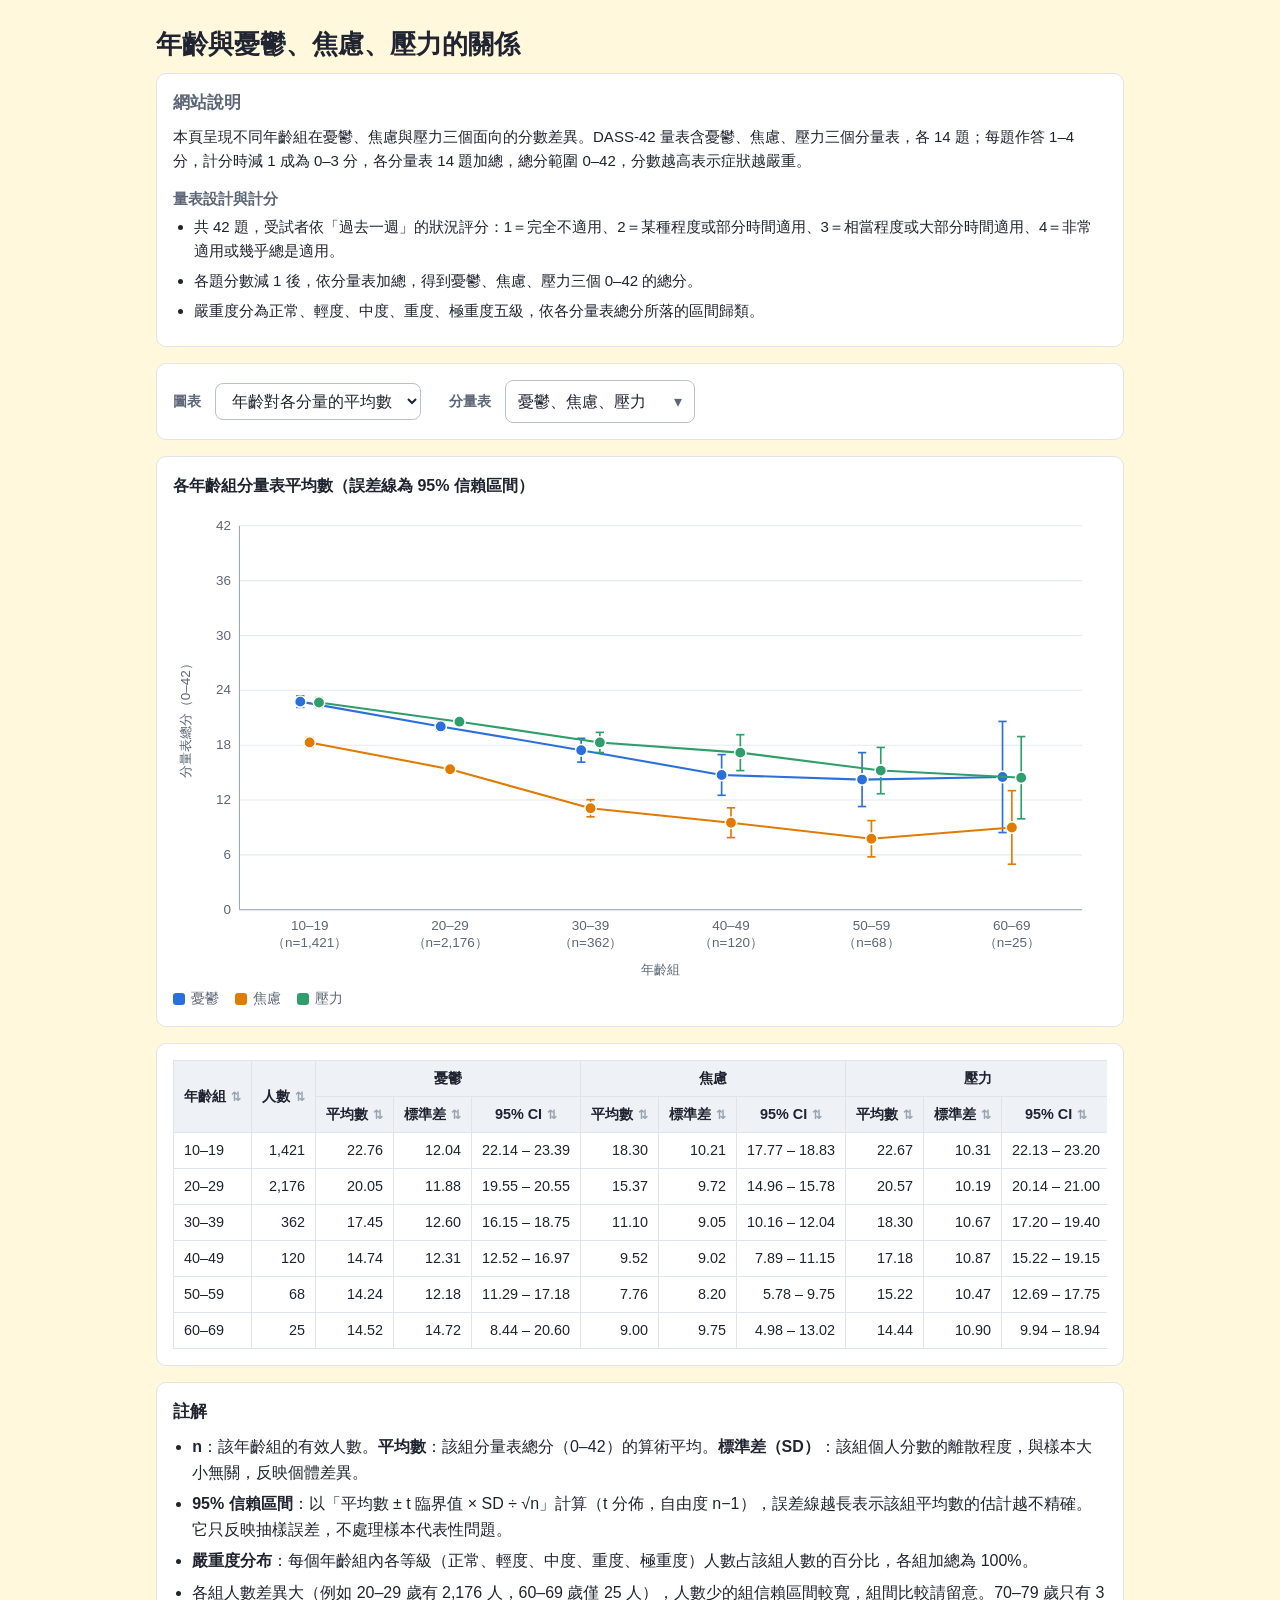
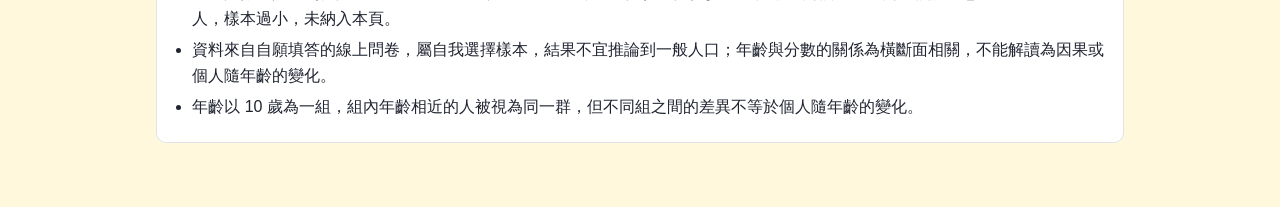
==== index.html @ 518ac846 "Add files via upload" ====
<!DOCTYPE html>
<html lang="zh-Hant">
<head>
<meta charset="UTF-8">
<meta name="viewport" content="width=device-width, initial-scale=1">
<title>年齡與憂鬱、焦慮、壓力的關係</title>
<style>
  :root {
    --bg: #fff8dc; --card: #fff; --ink: #1f2430; --muted: #5d6677; --line: #dfe3ea; --accent: #2a6fdb;
  }
  * { box-sizing: border-box; }
  body {
    margin: 0; background: var(--bg); color: var(--ink);
    font-family: -apple-system, "Segoe UI", "Noto Sans TC", "PingFang TC", "Microsoft JhengHei", sans-serif;
    line-height: 1.6;
  }
  main { max-width: 1000px; margin: 0 auto; padding: 24px 16px 48px; }
  h1 { font-size: 1.6rem; margin: 0 0 8px; }
  .intro { color: var(--muted); margin: 0 0 20px; }
  .card { background: var(--card); border: 1px solid var(--line); border-radius: 10px; padding: 16px; margin-bottom: 16px; }
  .controls { display: flex; flex-wrap: wrap; gap: 16px 28px; align-items: center; }
  .ctl-group { display: flex; flex-wrap: wrap; align-items: center; gap: 8px 14px; }
  .ctl-label { font-weight: 600; font-size: .9rem; color: var(--muted); }
  select, .ms-btn {
    font: inherit; color: var(--ink); background: #fff; border: 1px solid #b9c1cf; border-radius: 8px;
    padding: 8px 12px; cursor: pointer; min-width: 190px; text-align: left;
  }
  select:focus-visible, .ms-btn:focus-visible { outline: 2px solid var(--accent); outline-offset: 1px; }
  .ms { position: relative; display: inline-block; }
  .ms-btn::after { content: "▾"; float: right; margin-left: 10px; color: var(--muted); }
  .ms-panel {
    display: none; position: absolute; left: 0; top: calc(100% + 4px); z-index: 20; min-width: 100%;
    background: #fff; border: 1px solid #b9c1cf; border-radius: 8px; padding: 6px 4px;
    box-shadow: 0 6px 18px rgba(0,0,0,.12);
  }
  .ms.open .ms-panel { display: block; }
  .ms-panel label.opt { display: flex; padding: 6px 10px; border-radius: 6px; white-space: nowrap; }
  .ms-panel label.opt:hover { background: #f1f4f9; }
  .ms-hint { font-size: .78rem; color: var(--muted); padding: 2px 10px 4px; }
  label.opt { display: inline-flex; align-items: center; gap: 6px; cursor: pointer; }
  .intro h2 { font-size: 1.05rem; margin: 0 0 8px; }
  .intro h3 { font-size: .95rem; margin: 14px 0 4px; }
  .intro p, .intro li { color: var(--ink); margin: 0 0 6px; font-size: .94rem; }
  .intro ul, .intro ol { margin: 0 0 6px; padding-left: 1.3em; }
  .swatch { width: 12px; height: 12px; border-radius: 3px; display: inline-block; }
  .chart-title { font-weight: 600; margin: 0 0 6px; }
  #chart svg { width: 100%; height: auto; display: block; }
  #chart text { fill: var(--ink); font-family: inherit; }
  #chart .axis-text { font-size: 13px; fill: var(--muted); }
  #chart .axis-title { font-size: 13px; fill: var(--muted); }
  .legend { display: flex; flex-wrap: wrap; gap: 6px 16px; font-size: .85rem; color: var(--muted); margin-top: 6px; }
  .legend span { display: inline-flex; align-items: center; gap: 6px; }
  .empty {
    border: 1px dashed #c9a227; background: #fff9e3; color: #5c4a00; border-radius: 8px;
    padding: 16px; font-size: .92rem;
  }
  .empty code { background: #fff; padding: 1px 5px; border-radius: 4px; }
  .table-wrap { overflow-x: auto; }
  table { border-collapse: collapse; width: 100%; font-size: .9rem; font-variant-numeric: tabular-nums; }
  th, td { border: 1px solid var(--line); padding: 6px 10px; text-align: right; white-space: nowrap; }
  th { background: #eef1f6; text-align: center; }
  th.sortable { cursor: pointer; user-select: none; }
  th.sortable:hover { background: #e1e7f1; }
  th.sortable:focus-visible { outline: 2px solid var(--accent); outline-offset: -2px; }
  th.sorted { background: #d6e3f8; }
  th .arr { margin-left: 5px; font-size: .8em; color: #9aa3b2; }
  th.sorted .arr { color: var(--accent); }
  td:first-child, th:first-child { text-align: left; }
  .notes h2 { font-size: 1.05rem; margin: 0 0 8px; }
  .notes ul { margin: 0; padding-left: 1.2em; }
  .notes li { margin-bottom: 6px; }
  #tip {
    position: fixed; pointer-events: none; display: none; z-index: 10;
    background: rgba(25,30,40,.94); color: #fff; padding: 7px 10px; border-radius: 6px;
    font-size: .85rem; line-height: 1.5; max-width: 260px;
  }
</style>
</head>
<body>
<main>
  <h1>年齡與憂鬱、焦慮、壓力的關係</h1>
  <section class="card intro">
    <h2>網站說明</h2>
    <p>本頁呈現不同年齡組在憂鬱、焦慮與壓力三個面向的分數差異。DASS-42 量表含憂鬱、焦慮、壓力三個分量表，各 14 題；每題作答 1–4 分，計分時減 1 成為 0–3 分，各分量表 14 題加總，總分範圍 0–42，分數越高表示症狀越嚴重。</p>

    <h3>量表設計與計分</h3>
    <ul>
      <li>共 42 題，受試者依「過去一週」的狀況評分：1＝完全不適用、2＝某種程度或部分時間適用、3＝相當程度或大部分時間適用、4＝非常適用或幾乎總是適用。</li>
      <li>各題分數減 1 後，依分量表加總，得到憂鬱、焦慮、壓力三個 0–42 的總分。</li>
      <li>嚴重度分為正常、輕度、中度、重度、極重度五級，依各分量表總分所落的區間歸類。</li>
    </ul>
  </section>

  <section class="card controls">
    <div class="ctl-group">
      <label class="ctl-label" for="chartSelect">圖表</label>
      <select id="chartSelect">
        <option value="line">年齡對各分量的平均數</option>
        <option value="stack">各年齡層嚴重度分布</option>
      </select>
    </div>
    <div class="ctl-group" id="subControls"></div>
  </section>

  <section class="card">
    <p class="chart-title" id="chartTitle"></p>
    <div id="chart"></div>
    <div class="legend" id="legend"></div>
  </section>

  <section class="card">
    <div class="table-wrap"><table id="statTable"></table></div>
  </section>

  <section class="card notes">
    <h2>註解</h2>
    <ul>
      <li><b>n</b>：該年齡組的有效人數。<b>平均數</b>：該組分量表總分（0–42）的算術平均。<b>標準差（SD）</b>：該組個人分數的離散程度，與樣本大小無關，反映個體差異。</li>
      <li><b>95% 信賴區間</b>：以「平均數 ± t 臨界值 × SD ÷ √n」計算（t 分佈，自由度 n−1），誤差線越長表示該組平均數的估計越不精確。它只反映抽樣誤差，不處理樣本代表性問題。</li>
      <li><b>嚴重度分布</b>：每個年齡組內各等級（正常、輕度、中度、重度、極重度）人數占該組人數的百分比，各組加總為 100%。</li>
      <li>各組人數差異大（例如 20–29 歲有 2,176 人，60–69 歲僅 25 人），人數少的組信賴區間較寬，組間比較請留意。70–79 歲只有 3 人，樣本過小，未納入本頁。</li>
      <li>資料來自自願填答的線上問卷，屬自我選擇樣本，結果不宜推論到一般人口；年齡與分數的關係為橫斷面相關，不能解讀為因果或個人隨年齡的變化。</li>
      <li>年齡以 10 歲為一組，組內年齡相近的人被視為同一群，但不同組之間的差異不等於個人隨年齡的變化。</li>
    </ul>
  </section>
</main>
<div id="tip"></div>

<script>
// ===================== 資料 =====================
const SUBS = [
  { id: 'dep', name: '憂鬱', color: '#2a6fdb' },
  { id: 'anx', name: '焦慮', color: '#e07b00' },
  { id: 'str', name: '壓力', color: '#2f9e6b' }
];

const GROUPS = [
  { key: '10-19', label: '10–19', n: 1421, dep: { n: 1421, m: 22.76213934, sd: 12.03702045 }, anx: { n: 1421, m: 18.30119634, sd: 10.20656679 }, str: { n: 1421, m: 22.66502463, sd: 10.31082269 } },
  { key: '20-29', label: '20–29', n: 2176, dep: { n: 2176, m: 20.05009191, sd: 11.88178438 }, anx: { n: 2176, m: 15.37178309, sd: 9.718905087 }, str: { n: 2176, m: 20.57077206, sd: 10.18683173 } },
  { key: '30-39', label: '30–39', n: 362, dep: { n: 362, m: 17.44751381, sd: 12.59968592 }, anx: { n: 362, m: 11.09944751, sd: 9.054225669 }, str: { n: 362, m: 18.29834254, sd: 10.67445484 } },
  { key: '40-49', label: '40–49', n: 120, dep: { n: 120, m: 14.74166667, sd: 12.31484438 }, anx: { n: 120, m: 9.516666667, sd: 9.017241499 }, str: { n: 120, m: 17.18333333, sd: 10.87050078 } },
  { key: '50-59', label: '50–59', n: 68, dep: { n: 68, m: 14.23529412, sd: 12.18405815 }, anx: { n: 68, m: 7.764705882, sd: 8.199231211 }, str: { n: 68, m: 15.22058824, sd: 10.46650035 } },
  { key: '60-69', label: '60–69', n: 25, dep: { n: 25, m: 14.52, sd: 14.71994112 }, anx: { n: 25, m: 9, sd: 9.746794345 }, str: { n: 25, m: 14.44, sd: 10.89755324 } }
];

// 嚴重度人數：各組的五個數字依序為 正常、輕度、中度、重度、極重度 的人數。
// 若某分量表設為 null，圖表二會顯示「尚未填入」的提示。
const SEVERITY = {
  dep: {
    '10-19': [252, 105, 260, 247, 557],
    '20-29': [506, 229, 430, 359, 652],
    '30-39': [127, 38, 55, 43, 99],
    '40-49': [52, 14, 19, 11, 24],
    '50-59': [34, 6, 11, 6, 11],
    '60-69': [14, 2, 2, 1, 6]
  },
  anx: {
    '10-19': [248, 86, 235, 219, 633],
    '20-29': [537, 170, 439, 341, 689],
    '30-39': [163, 33, 68, 37, 61],
    '40-49': [63, 12, 17, 9, 19],
    '50-59': [42, 5, 8, 6, 7],
    '60-69': [15, 1, 3, 1, 5]
  },
  str: {
    '10-19': [346, 160, 318, 344, 253],
    '20-29': [675, 276, 521, 434, 270],
    '30-39': [149, 56, 55, 64, 38],
    '40-49': [54, 17, 18, 16, 15],
    '50-59': [39, 7, 11, 6, 5],
    '60-69': [14, 4, 3, 2, 2]
  }
};

const LEVELS = [
  { name: '正常',   color: '#fff1a0', text: '#4a3b00' },
  { name: '輕度',   color: '#ffd23f', text: '#3d3000' },
  { name: '中度',   color: '#f5962a', text: '#3d2200' },
  { name: '重度',   color: '#e3403a', text: '#ffffff' },
  { name: '極重度', color: '#9b1c1c', text: '#ffffff' }
];

// ===================== 工具 =====================
function zInvUpper(p) { // 標準常態上尾分位數（Acklam 近似），用來算 t 臨界值
  const a = [-39.69683028665376, 220.9460984245205, -275.9285104469687, 138.357751867269, -30.66479806614716, 2.506628277459239];
  const b = [-54.47609879822406, 161.5858368580409, -155.6989798598866, 66.80131188771972, -13.28068155288572];
  const c = [-0.007784894002430293, -0.3223964580411365, -2.400758277161838, -2.549732539343734, 4.374664141464968, 2.938163982698783];
  const d = [0.007784695709041462, 0.3224671290700398, 2.445134137142996, 3.754408661907416];
  const q = 1 - p, pl = 0.02425;
  if (q < pl) { const r = Math.sqrt(-2 * Math.log(q)); return (((((c[0]*r+c[1])*r+c[2])*r+c[3])*r+c[4])*r+c[5]) / ((((d[0]*r+d[1])*r+d[2])*r+d[3])*r+1); }
  const r2 = q - 0.5, s = r2 * r2;
  return (((((a[0]*s+a[1])*s+a[2])*s+a[3])*s+a[4])*s+a[5]) * r2 / (((((b[0]*s+b[1])*s+b[2])*s+b[3])*s+b[4])*s+1);
}
const T975 = [null, 12.706, 4.303, 3.182, 2.776, 2.571, 2.447, 2.365, 2.306, 2.262, 2.228, 2.201, 2.179, 2.160, 2.145, 2.131,
  2.120, 2.110, 2.101, 2.093, 2.086, 2.080, 2.074, 2.069, 2.064, 2.060, 2.056, 2.052, 2.048, 2.045, 2.042];
function tCrit(df) { // 雙尾 95% 的 t 臨界值：df ≤ 30 用 t 分配表，df > 30 用 Cornish–Fisher 展開
  if (df <= 30) return T975[df];
  const z = Math.abs(zInvUpper(0.975)); // zInvUpper 回傳的是下尾分位數（負值），取絕對值得到 1.96
  const z3 = z**3, z5 = z**5;
  return z + (z3 + z) / (4 * df) + (5 * z5 + 16 * z3 + 3 * z) / (96 * df * df);
}
function ci(s) {
  const half = tCrit(s.n - 1) * s.sd / Math.sqrt(s.n);
  return { lo: s.m - half, hi: s.m + half };
}
const f2 = v => v.toFixed(2);
const subById = id => SUBS.find(s => s.id === id);
const groupLabel = g => `${g.label}（n=${g.n.toLocaleString('en-US')}）`;

// ===================== 狀態與控制項 =====================
const state = { chart: 'line', lineSubs: new Set(['dep', 'anx', 'str']), stackSub: 'dep', tableSort: null };

// 圖表的年齡組固定由小到大；表格可點欄位標題排序
function sortedGroups() { return GROUPS.slice(); }

function lineBtnText() {
  return SUBS.filter(s => state.lineSubs.has(s.id)).map(s => s.name).join('、');
}

function buildControls() {
  const box = document.getElementById('subControls');
  if (state.chart === 'line') {
    // 下拉面板內用勾選方式複選，至少保留一個
    box.innerHTML = '<span class="ctl-label">分量表</span>' +
      `<div class="ms" id="ms"><button type="button" class="ms-btn" id="msBtn" aria-haspopup="true" aria-expanded="false">${lineBtnText()}</button>
        <div class="ms-panel" id="msPanel">` + SUBS.map(s =>
      `<label class="opt"><input type="checkbox" name="lineSub" value="${s.id}" ${state.lineSubs.has(s.id) ? 'checked' : ''}>
       <span class="swatch" style="background:${s.color}"></span>${s.name}</label>`).join('') +
      '<div class="ms-hint">可複選，至少保留一個</div></div></div>';
    const ms = document.getElementById('ms'), btn = document.getElementById('msBtn');
    btn.addEventListener('click', () => {
      ms.classList.toggle('open');
      btn.setAttribute('aria-expanded', ms.classList.contains('open'));
    });
    box.querySelectorAll('input').forEach(inp => inp.addEventListener('change', e => {
      if (e.target.checked) state.lineSubs.add(e.target.value);
      else if (state.lineSubs.size > 1) state.lineSubs.delete(e.target.value);
      else e.target.checked = true; // 至少保留一個
      btn.textContent = lineBtnText();
      render(false);
    }));
  } else {
    box.innerHTML = '<label class="ctl-label" for="subSelect">分量表</label>' +
      '<select id="subSelect">' + SUBS.map(s =>
      `<option value="${s.id}" ${state.stackSub === s.id ? 'selected' : ''}>${s.name}</option>`).join('') + '</select>';
    document.getElementById('subSelect').addEventListener('change', e => {
      state.stackSub = e.target.value;
      render(false);
    });
  }
}

// 點選下拉面板以外的地方或按 Esc 就收合
document.addEventListener('click', e => {
  const ms = document.getElementById('ms');
  if (ms && !ms.contains(e.target)) { ms.classList.remove('open'); document.getElementById('msBtn').setAttribute('aria-expanded', 'false'); }
});
document.addEventListener('keydown', e => {
  const ms = document.getElementById('ms');
  if (e.key === 'Escape' && ms) { ms.classList.remove('open'); document.getElementById('msBtn').setAttribute('aria-expanded', 'false'); }
});

document.getElementById('chartSelect').addEventListener('change', e => {
  state.chart = e.target.value;
  state.tableSort = null;
  render(true);
});

// ===================== 圖表一：折線圖 =====================
function renderLine() {
  const GS = sortedGroups();
  const W = 900, H = 460, m = { l: 64, r: 24, t: 20, b: 70 };
  const iw = W - m.l - m.r, ih = H - m.t - m.b;
  const x = i => m.l + iw * (i + 0.5) / GS.length;
  const y = v => m.t + ih * (1 - Math.max(0, Math.min(42, v)) / 42);
  const subs = SUBS.filter(s => state.lineSubs.has(s.id));
  let svg = `<svg viewBox="0 0 ${W} ${H}" role="img" aria-label="各年齡組分量表平均數折線圖">`;

  for (let v = 0; v <= 42; v += 6) {
    svg += `<line x1="${m.l}" x2="${W - m.r}" y1="${y(v)}" y2="${y(v)}" stroke="#e4e8ef"/>`;
    svg += `<text class="axis-text" x="${m.l - 8}" y="${y(v) + 4}" text-anchor="end">${v}</text>`;
  }
  svg += `<line x1="${m.l}" x2="${m.l}" y1="${m.t}" y2="${m.t + ih}" stroke="#9aa3b2"/>`;
  svg += `<line x1="${m.l}" x2="${W - m.r}" y1="${m.t + ih}" y2="${m.t + ih}" stroke="#9aa3b2"/>`;
  GS.forEach((g, i) => {
    svg += `<text class="axis-text" x="${x(i)}" y="${m.t + ih + 20}" text-anchor="middle">${g.label}</text>` +
           `<text class="axis-text" x="${x(i)}" y="${m.t + ih + 36}" text-anchor="middle">（n=${g.n.toLocaleString('en-US')}）</text>`;
  });
  svg += `<text class="axis-title" x="${m.l + iw / 2}" y="${H - 8}" text-anchor="middle">年齡組</text>`;
  svg += `<text class="axis-title" transform="translate(16 ${m.t + ih / 2}) rotate(-90)" text-anchor="middle">分量表總分（0–42）</text>`;

  subs.forEach((s, k) => {
    const dodge = (k - (subs.length - 1) / 2) * 9;
    const pts = GS.map((g, i) => ({ px: x(i) + dodge, py: y(g[s.id].m) }));
    svg += `<polyline fill="none" stroke="${s.color}" stroke-width="2" points="${pts.map(p => `${p.px},${p.py}`).join(' ')}"/>`;
    GS.forEach((g, i) => {
      const st = g[s.id], c = ci(st), px = pts[i].px;
      svg += `<line x1="${px}" x2="${px}" y1="${y(c.lo)}" y2="${y(c.hi)}" stroke="${s.color}" stroke-width="1.6"/>`;
      svg += `<line x1="${px - 4}" x2="${px + 4}" y1="${y(c.lo)}" y2="${y(c.lo)}" stroke="${s.color}" stroke-width="1.6"/>`;
      svg += `<line x1="${px - 4}" x2="${px + 4}" y1="${y(c.hi)}" y2="${y(c.hi)}" stroke="${s.color}" stroke-width="1.6"/>`;
      const tip = `<b>${s.name}</b>（${g.label}）<br>平均數：${f2(st.m)}<br>標準差：${f2(st.sd)}`;
      svg += `<circle cx="${px}" cy="${pts[i].py}" r="5.5" fill="${s.color}" stroke="#fff" stroke-width="1.5" data-tip="${tip.replace(/"/g, '&quot;')}"/>`;
    });
  });
  svg += '</svg>';
  document.getElementById('chart').innerHTML = svg;
  document.getElementById('chartTitle').textContent = '各年齡組分量表平均數（誤差線為 95% 信賴區間）';
  document.getElementById('legend').innerHTML = subs.map(s => `<span><i class="swatch" style="background:${s.color}"></i>${s.name}</span>`).join('');
}

// ===================== 圖表二：橫向堆疊長條圖 =====================
function renderStack() {
  const GS = sortedGroups();
  const sub = subById(state.stackSub);
  const data = SEVERITY[sub.id];
  const chart = document.getElementById('chart');
  document.getElementById('chartTitle').textContent = `${sub.name}：各年齡組嚴重度分布`;
  document.getElementById('legend').innerHTML = LEVELS.map(l => `<span><i class="swatch" style="background:${l.color}"></i>${l.name}</span>`).join('');
  if (!data) {
    chart.innerHTML = `<div class="empty">尚未填入「${sub.name}」的各嚴重度人數。請在程式碼的 <code>SEVERITY</code> 區塊填入各年齡組的五個等級人數（正常、輕度、中度、重度、極重度），重新開啟網頁後即會顯示。</div>`;
    return;
  }
  const W = 900, rowH = 56, m = { l: 150, r: 24, t: 16, b: 52 };
  const H = m.t + rowH * GS.length + m.b;
  const iw = W - m.l - m.r;
  let svg = `<svg viewBox="0 0 ${W} ${H}" role="img" aria-label="各年齡組嚴重度分布堆疊長條圖">`;
  for (let p = 0; p <= 100; p += 20) {
    const gx = m.l + iw * p / 100;
    svg += `<line x1="${gx}" x2="${gx}" y1="${m.t}" y2="${m.t + rowH * GS.length}" stroke="#e4e8ef"/>`;
    svg += `<text class="axis-text" x="${gx}" y="${m.t + rowH * GS.length + 20}" text-anchor="middle">${p}%</text>`;
  }
  svg += `<text class="axis-title" x="${m.l + iw / 2}" y="${H - 8}" text-anchor="middle">占該年齡組人數的百分比</text>`;
  GS.forEach((g, i) => {
    const cy = m.t + rowH * i + rowH / 2;
    svg += `<text class="axis-text" x="${m.l - 10}" y="${cy + 4}" text-anchor="end">${groupLabel(g)}</text>`;
    const counts = data[g.key];
    if (!counts) { svg += `<text class="axis-text" x="${m.l + 8}" y="${cy + 4}">（無資料）</text>`; return; }
    const total = counts.reduce((a, b) => a + b, 0);
    let acc = 0;
    counts.forEach((c, k) => {
      const pct = total ? c / total * 100 : 0;
      const sx = m.l + iw * acc / 100, w = iw * pct / 100;
      const tip = `${g.label}・<b>${LEVELS[k].name}</b><br>${pct.toFixed(1)}%（${c.toLocaleString('en-US')} 人）`;
      svg += `<rect x="${sx}" y="${cy - 17}" width="${w}" height="34" fill="${LEVELS[k].color}" stroke="#fff" stroke-width="1" data-tip="${tip.replace(/"/g, '&quot;')}"/>`;
      if (w > 34) svg += `<text x="${sx + w / 2}" y="${cy + 4}" text-anchor="middle" font-size="12" style="fill:${LEVELS[k].text};pointer-events:none">${pct.toFixed(0)}%</text>`;
      acc += pct;
    });
  });
  svg += '</svg>';
  chart.innerHTML = svg;
}

// ===================== 表格 =====================
// ===================== 表格（可點欄位標題排序）=====================
function colValue(g, col) { // 各欄位用來排序的數值
  if (col === 'age') return GROUPS.indexOf(g);
  if (col === 'n') return g.n;
  if (col.startsWith('lv')) { // 嚴重度表：該等級占比
    const c = (SEVERITY[state.stackSub] || {})[g.key];
    if (!c) return -1;
    const total = c.reduce((a, b) => a + b, 0);
    return total ? c[+col.slice(2)] / total : 0;
  }
  const [sid, kind] = col.split(':'); // 平均數表：dep:m / dep:sd / dep:ci
  const st = g[sid];
  return kind === 'm' ? st.m : kind === 'sd' ? st.sd : ci(st).lo; // 95% CI 依下限排序
}

function onHeaderClick(col) { // 第一次點、再點反向、第三次點取消排序
  const t = state.tableSort, first = col === 'age' ? 1 : -1;
  if (!t || t.col !== col) state.tableSort = { col, dir: first };
  else if (t.dir === first) state.tableSort = { col, dir: -first };
  else state.tableSort = null;
  renderTable();
}
document.getElementById('statTable').addEventListener('click', e => {
  const th = e.target.closest('th[data-col]');
  if (th) onHeaderClick(th.dataset.col);
});
document.getElementById('statTable').addEventListener('keydown', e => {
  const th = e.target.closest('th[data-col]');
  if (th && (e.key === 'Enter' || e.key === ' ')) { e.preventDefault(); onHeaderClick(th.dataset.col); }
});

function renderTable() {
  const t = document.getElementById('statTable');
  const subs = SUBS.filter(s => state.lineSubs.has(s.id));
  const valid = new Set(['age', 'n']);
  if (state.chart === 'line') subs.forEach(s => ['m', 'sd', 'ci'].forEach(k => valid.add(s.id + ':' + k)));
  else LEVELS.forEach((_, i) => valid.add('lv' + i));
  if (state.tableSort && !valid.has(state.tableSort.col)) state.tableSort = null; // 欄位已不存在就取消

  let rows = sortedGroups();
  if (state.tableSort) {
    const { col, dir } = state.tableSort;
    rows = rows.slice().sort((a, b) => (colValue(a, col) - colValue(b, col)) * dir);
  }
  const th = (col, text, attrs = '') => {
    const ts = state.tableSort, on = ts && ts.col === col;
    const arrow = on ? (ts.dir === 1 ? '▲' : '▼') : '⇅'; // 未排序的欄位也常駐顯示 ⇅
    return `<th class="sortable${on ? ' sorted' : ''}" data-col="${col}" tabindex="0" title="點擊排序" ${attrs} aria-sort="${on ? (ts.dir === 1 ? 'ascending' : 'descending') : 'none'}">${text}<span class="arr">${arrow}</span></th>`;
  };

  if (state.chart === 'line') {
    let h = '<thead><tr>' + th('age', '年齡組', 'rowspan="2"') + th('n', '人數', 'rowspan="2"') +
      subs.map(s => `<th colspan="3">${s.name}</th>`).join('') + '</tr><tr>' +
      subs.map(s => th(s.id + ':m', '平均數') + th(s.id + ':sd', '標準差') + th(s.id + ':ci', '95% CI')).join('') + '</tr></thead><tbody>';
    rows.forEach(g => {
      h += `<tr><td>${g.label}</td><td>${g.n.toLocaleString('en-US')}</td>` + subs.map(s => {
        const st = g[s.id], c = ci(st);
        return `<td>${f2(st.m)}</td><td>${f2(st.sd)}</td><td>${f2(c.lo)} – ${f2(c.hi)}</td>`;
      }).join('') + '</tr>';
    });
    t.innerHTML = h + '</tbody>';
  } else {
    const sub = subById(state.stackSub), data = SEVERITY[sub.id];
    let h = '<thead><tr>' + th('age', `年齡組（${sub.name}）`) + th('n', '人數') +
      LEVELS.map((l, i) => th('lv' + i, `${l.name} 人數（%）`)).join('') + '</tr></thead><tbody>';
    rows.forEach(g => {
      const counts = data && data[g.key];
      if (!counts) { h += `<tr><td>${g.label}</td><td>${g.n.toLocaleString('en-US')}</td>` + LEVELS.map(() => '<td>—</td>').join('') + '</tr>'; return; }
      const total = counts.reduce((a, b) => a + b, 0);
      h += `<tr><td>${g.label}</td><td>${g.n.toLocaleString('en-US')}</td>` +
        counts.map(c => `<td>${c.toLocaleString('en-US')}（${(total ? c / total * 100 : 0).toFixed(1)}%）</td>`).join('') + '</tr>';
    });
    t.innerHTML = h + '</tbody>';
  }
}

// ===================== 提示框 =====================
const tip = document.getElementById('tip');
const chartBox = document.getElementById('chart');
chartBox.addEventListener('mousemove', e => {
  const el = e.target.closest('[data-tip]');
  if (!el) { tip.style.display = 'none'; return; }
  tip.innerHTML = el.getAttribute('data-tip');
  tip.style.display = 'block';
  const w = tip.offsetWidth;
  tip.style.left = Math.min(e.clientX + 14, window.innerWidth - w - 8) + 'px';
  tip.style.top = (e.clientY + 14) + 'px';
});
chartBox.addEventListener('mouseleave', () => { tip.style.display = 'none'; });

// ===================== 主流程 =====================
function render(rebuildControls) {
  if (rebuildControls) buildControls();
  if (state.chart === 'line') renderLine(); else renderStack();
  renderTable();
}
render(true);
</script>
</body>
</html>
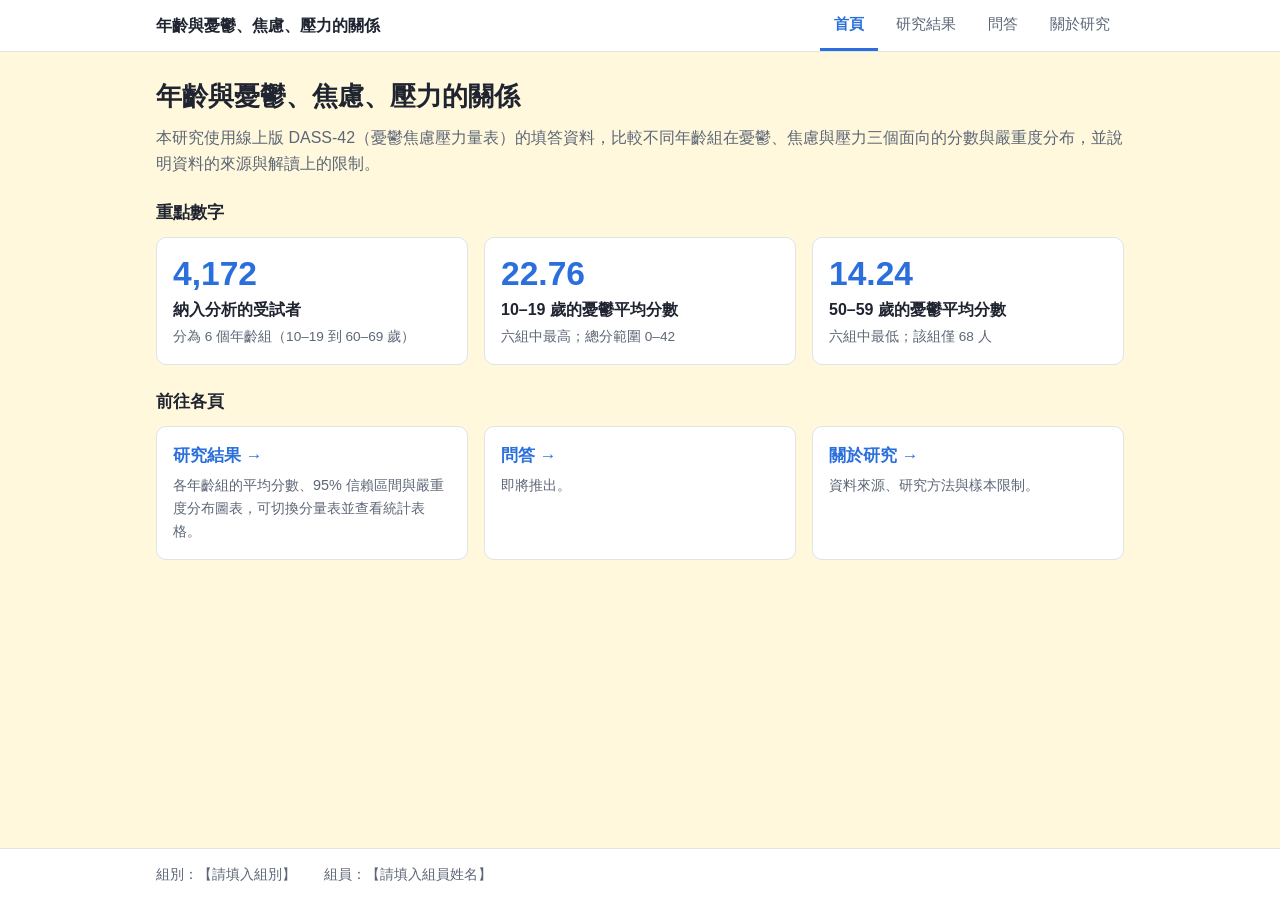
==== commit ff2f83a8: "多分頁" ====
--- a/index.html
+++ b/index.html
@@ -3,451 +3,60 @@
 <head>
 <meta charset="UTF-8">
 <meta name="viewport" content="width=device-width, initial-scale=1">
-<title>年齡與憂鬱、焦慮、壓力的關係</title>
-<style>
-  :root {
-    --bg: #fff8dc; --card: #fff; --ink: #1f2430; --muted: #5d6677; --line: #dfe3ea; --accent: #2a6fdb;
-  }
-  * { box-sizing: border-box; }
-  body {
-    margin: 0; background: var(--bg); color: var(--ink);
-    font-family: -apple-system, "Segoe UI", "Noto Sans TC", "PingFang TC", "Microsoft JhengHei", sans-serif;
-    line-height: 1.6;
-  }
-  main { max-width: 1000px; margin: 0 auto; padding: 24px 16px 48px; }
-  h1 { font-size: 1.6rem; margin: 0 0 8px; }
-  .intro { color: var(--muted); margin: 0 0 20px; }
-  .card { background: var(--card); border: 1px solid var(--line); border-radius: 10px; padding: 16px; margin-bottom: 16px; }
-  .controls { display: flex; flex-wrap: wrap; gap: 16px 28px; align-items: center; }
-  .ctl-group { display: flex; flex-wrap: wrap; align-items: center; gap: 8px 14px; }
-  .ctl-label { font-weight: 600; font-size: .9rem; color: var(--muted); }
-  select, .ms-btn {
-    font: inherit; color: var(--ink); background: #fff; border: 1px solid #b9c1cf; border-radius: 8px;
-    padding: 8px 12px; cursor: pointer; min-width: 190px; text-align: left;
-  }
-  select:focus-visible, .ms-btn:focus-visible { outline: 2px solid var(--accent); outline-offset: 1px; }
-  .ms { position: relative; display: inline-block; }
-  .ms-btn::after { content: "▾"; float: right; margin-left: 10px; color: var(--muted); }
-  .ms-panel {
-    display: none; position: absolute; left: 0; top: calc(100% + 4px); z-index: 20; min-width: 100%;
-    background: #fff; border: 1px solid #b9c1cf; border-radius: 8px; padding: 6px 4px;
-    box-shadow: 0 6px 18px rgba(0,0,0,.12);
-  }
-  .ms.open .ms-panel { display: block; }
-  .ms-panel label.opt { display: flex; padding: 6px 10px; border-radius: 6px; white-space: nowrap; }
-  .ms-panel label.opt:hover { background: #f1f4f9; }
-  .ms-hint { font-size: .78rem; color: var(--muted); padding: 2px 10px 4px; }
-  label.opt { display: inline-flex; align-items: center; gap: 6px; cursor: pointer; }
-  .intro h2 { font-size: 1.05rem; margin: 0 0 8px; }
-  .intro h3 { font-size: .95rem; margin: 14px 0 4px; }
-  .intro p, .intro li { color: var(--ink); margin: 0 0 6px; font-size: .94rem; }
-  .intro ul, .intro ol { margin: 0 0 6px; padding-left: 1.3em; }
-  .swatch { width: 12px; height: 12px; border-radius: 3px; display: inline-block; }
-  .chart-title { font-weight: 600; margin: 0 0 6px; }
-  #chart svg { width: 100%; height: auto; display: block; }
-  #chart text { fill: var(--ink); font-family: inherit; }
-  #chart .axis-text { font-size: 13px; fill: var(--muted); }
-  #chart .axis-title { font-size: 13px; fill: var(--muted); }
-  .legend { display: flex; flex-wrap: wrap; gap: 6px 16px; font-size: .85rem; color: var(--muted); margin-top: 6px; }
-  .legend span { display: inline-flex; align-items: center; gap: 6px; }
-  .empty {
-    border: 1px dashed #c9a227; background: #fff9e3; color: #5c4a00; border-radius: 8px;
-    padding: 16px; font-size: .92rem;
-  }
-  .empty code { background: #fff; padding: 1px 5px; border-radius: 4px; }
-  .table-wrap { overflow-x: auto; }
-  table { border-collapse: collapse; width: 100%; font-size: .9rem; font-variant-numeric: tabular-nums; }
-  th, td { border: 1px solid var(--line); padding: 6px 10px; text-align: right; white-space: nowrap; }
-  th { background: #eef1f6; text-align: center; }
-  th.sortable { cursor: pointer; user-select: none; }
-  th.sortable:hover { background: #e1e7f1; }
-  th.sortable:focus-visible { outline: 2px solid var(--accent); outline-offset: -2px; }
-  th.sorted { background: #d6e3f8; }
-  th .arr { margin-left: 5px; font-size: .8em; color: #9aa3b2; }
-  th.sorted .arr { color: var(--accent); }
-  td:first-child, th:first-child { text-align: left; }
-  .notes h2 { font-size: 1.05rem; margin: 0 0 8px; }
-  .notes ul { margin: 0; padding-left: 1.2em; }
-  .notes li { margin-bottom: 6px; }
-  #tip {
-    position: fixed; pointer-events: none; display: none; z-index: 10;
-    background: rgba(25,30,40,.94); color: #fff; padding: 7px 10px; border-radius: 6px;
-    font-size: .85rem; line-height: 1.5; max-width: 260px;
-  }
-</style>
+<title>首頁｜年齡與憂鬱、焦慮、壓力的關係</title>
+<link rel="stylesheet" href="style.css">
 </head>
 <body>
+<header class="site-header">
+  <nav class="nav" aria-label="主要導覽">
+    <a class="brand" href="index.html">年齡與憂鬱、焦慮、壓力的關係</a>
+    <ul><li><a href="index.html" aria-current="page">首頁</a></li><li><a href="results.html">研究結果</a></li><li><a href="ask.html">問答</a></li><li><a href="about.html">關於研究</a></li></ul>
+  </nav>
+</header>
 <main>
   <h1>年齡與憂鬱、焦慮、壓力的關係</h1>
-  <section class="card intro">
-    <h2>網站說明</h2>
-    <p>本頁呈現不同年齡組在憂鬱、焦慮與壓力三個面向的分數差異。DASS-42 量表含憂鬱、焦慮、壓力三個分量表，各 14 題；每題作答 1–4 分，計分時減 1 成為 0–3 分，各分量表 14 題加總，總分範圍 0–42，分數越高表示症狀越嚴重。</p>
+  <p class="lead">本研究使用線上版 DASS-42（憂鬱焦慮壓力量表）的填答資料，比較不同年齡組在憂鬱、焦慮與壓力三個面向的分數與嚴重度分布，並說明資料的來源與解讀上的限制。</p>
 
-    <h3>量表設計與計分</h3>
-    <ul>
-      <li>共 42 題，受試者依「過去一週」的狀況評分：1＝完全不適用、2＝某種程度或部分時間適用、3＝相當程度或大部分時間適用、4＝非常適用或幾乎總是適用。</li>
-      <li>各題分數減 1 後，依分量表加總，得到憂鬱、焦慮、壓力三個 0–42 的總分。</li>
-      <li>嚴重度分為正常、輕度、中度、重度、極重度五級，依各分量表總分所落的區間歸類。</li>
-    </ul>
-  </section>
+  <h2 class="section-title">重點數字</h2>
+  <div class="grid">
+    <div class="card stat">
+      <div class="num">4,172</div>
+      <div class="label">納入分析的受試者</div>
+      <p class="note">分為 6 個年齡組（10–19 到 60–69 歲）</p>
+    </div>
+    <div class="card stat">
+      <div class="num">22.76</div>
+      <div class="label">10–19 歲的憂鬱平均分數</div>
+      <p class="note">六組中最高；總分範圍 0–42</p>
+    </div>
+    <div class="card stat">
+      <div class="num">14.24</div>
+      <div class="label">50–59 歲的憂鬱平均分數</div>
+      <p class="note">六組中最低；該組僅 68 人</p>
+    </div>
+  </div>
 
-  <section class="card controls">
-    <div class="ctl-group">
-      <label class="ctl-label" for="chartSelect">圖表</label>
-      <select id="chartSelect">
-        <option value="line">年齡對各分量的平均數</option>
-        <option value="stack">各年齡層嚴重度分布</option>
-      </select>
-    </div>
-    <div class="ctl-group" id="subControls"></div>
-  </section>
-
-  <section class="card">
-    <p class="chart-title" id="chartTitle"></p>
-    <div id="chart"></div>
-    <div class="legend" id="legend"></div>
-  </section>
-
-  <section class="card">
-    <div class="table-wrap"><table id="statTable"></table></div>
-  </section>
-
-  <section class="card notes">
-    <h2>註解</h2>
-    <ul>
-      <li><b>n</b>：該年齡組的有效人數。<b>平均數</b>：該組分量表總分（0–42）的算術平均。<b>標準差（SD）</b>：該組個人分數的離散程度，與樣本大小無關，反映個體差異。</li>
-      <li><b>95% 信賴區間</b>：以「平均數 ± t 臨界值 × SD ÷ √n」計算（t 分佈，自由度 n−1），誤差線越長表示該組平均數的估計越不精確。它只反映抽樣誤差，不處理樣本代表性問題。</li>
-      <li><b>嚴重度分布</b>：每個年齡組內各等級（正常、輕度、中度、重度、極重度）人數占該組人數的百分比，各組加總為 100%。</li>
-      <li>各組人數差異大（例如 20–29 歲有 2,176 人，60–69 歲僅 25 人），人數少的組信賴區間較寬，組間比較請留意。70–79 歲只有 3 人，樣本過小，未納入本頁。</li>
-      <li>資料來自自願填答的線上問卷，屬自我選擇樣本，結果不宜推論到一般人口；年齡與分數的關係為橫斷面相關，不能解讀為因果或個人隨年齡的變化。</li>
-      <li>年齡以 10 歲為一組，組內年齡相近的人被視為同一群，但不同組之間的差異不等於個人隨年齡的變化。</li>
-    </ul>
-  </section>
+  <h2 class="section-title">前往各頁</h2>
+  <div class="grid">
+    <a class="card entry" href="results.html">
+      <h3>研究結果 →</h3>
+      <p>各年齡組的平均分數、95% 信賴區間與嚴重度分布圖表，可切換分量表並查看統計表格。</p>
+    </a>
+    <a class="card entry" href="ask.html">
+      <h3>問答 →</h3>
+      <p>即將推出。</p>
+    </a>
+    <a class="card entry" href="about.html">
+      <h3>關於研究 →</h3>
+      <p>資料來源、研究方法與樣本限制。</p>
+    </a>
+  </div>
 </main>
-<div id="tip"></div>
-
-<script>
-// ===================== 資料 =====================
-const SUBS = [
-  { id: 'dep', name: '憂鬱', color: '#2a6fdb' },
-  { id: 'anx', name: '焦慮', color: '#e07b00' },
-  { id: 'str', name: '壓力', color: '#2f9e6b' }
-];
-
-const GROUPS = [
-  { key: '10-19', label: '10–19', n: 1421, dep: { n: 1421, m: 22.76213934, sd: 12.03702045 }, anx: { n: 1421, m: 18.30119634, sd: 10.20656679 }, str: { n: 1421, m: 22.66502463, sd: 10.31082269 } },
-  { key: '20-29', label: '20–29', n: 2176, dep: { n: 2176, m: 20.05009191, sd: 11.88178438 }, anx: { n: 2176, m: 15.37178309, sd: 9.718905087 }, str: { n: 2176, m: 20.57077206, sd: 10.18683173 } },
-  { key: '30-39', label: '30–39', n: 362, dep: { n: 362, m: 17.44751381, sd: 12.59968592 }, anx: { n: 362, m: 11.09944751, sd: 9.054225669 }, str: { n: 362, m: 18.29834254, sd: 10.67445484 } },
-  { key: '40-49', label: '40–49', n: 120, dep: { n: 120, m: 14.74166667, sd: 12.31484438 }, anx: { n: 120, m: 9.516666667, sd: 9.017241499 }, str: { n: 120, m: 17.18333333, sd: 10.87050078 } },
-  { key: '50-59', label: '50–59', n: 68, dep: { n: 68, m: 14.23529412, sd: 12.18405815 }, anx: { n: 68, m: 7.764705882, sd: 8.199231211 }, str: { n: 68, m: 15.22058824, sd: 10.46650035 } },
-  { key: '60-69', label: '60–69', n: 25, dep: { n: 25, m: 14.52, sd: 14.71994112 }, anx: { n: 25, m: 9, sd: 9.746794345 }, str: { n: 25, m: 14.44, sd: 10.89755324 } }
-];
-
-// 嚴重度人數：各組的五個數字依序為 正常、輕度、中度、重度、極重度 的人數。
-// 若某分量表設為 null，圖表二會顯示「尚未填入」的提示。
-const SEVERITY = {
-  dep: {
-    '10-19': [252, 105, 260, 247, 557],
-    '20-29': [506, 229, 430, 359, 652],
-    '30-39': [127, 38, 55, 43, 99],
-    '40-49': [52, 14, 19, 11, 24],
-    '50-59': [34, 6, 11, 6, 11],
-    '60-69': [14, 2, 2, 1, 6]
-  },
-  anx: {
-    '10-19': [248, 86, 235, 219, 633],
-    '20-29': [537, 170, 439, 341, 689],
-    '30-39': [163, 33, 68, 37, 61],
-    '40-49': [63, 12, 17, 9, 19],
-    '50-59': [42, 5, 8, 6, 7],
-    '60-69': [15, 1, 3, 1, 5]
-  },
-  str: {
-    '10-19': [346, 160, 318, 344, 253],
-    '20-29': [675, 276, 521, 434, 270],
-    '30-39': [149, 56, 55, 64, 38],
-    '40-49': [54, 17, 18, 16, 15],
-    '50-59': [39, 7, 11, 6, 5],
-    '60-69': [14, 4, 3, 2, 2]
-  }
-};
-
-const LEVELS = [
-  { name: '正常',   color: '#fff1a0', text: '#4a3b00' },
-  { name: '輕度',   color: '#ffd23f', text: '#3d3000' },
-  { name: '中度',   color: '#f5962a', text: '#3d2200' },
-  { name: '重度',   color: '#e3403a', text: '#ffffff' },
-  { name: '極重度', color: '#9b1c1c', text: '#ffffff' }
-];
-
-// ===================== 工具 =====================
-function zInvUpper(p) { // 標準常態上尾分位數（Acklam 近似），用來算 t 臨界值
-  const a = [-39.69683028665376, 220.9460984245205, -275.9285104469687, 138.357751867269, -30.66479806614716, 2.506628277459239];
-  const b = [-54.47609879822406, 161.5858368580409, -155.6989798598866, 66.80131188771972, -13.28068155288572];
-  const c = [-0.007784894002430293, -0.3223964580411365, -2.400758277161838, -2.549732539343734, 4.374664141464968, 2.938163982698783];
-  const d = [0.007784695709041462, 0.3224671290700398, 2.445134137142996, 3.754408661907416];
-  const q = 1 - p, pl = 0.02425;
-  if (q < pl) { const r = Math.sqrt(-2 * Math.log(q)); return (((((c[0]*r+c[1])*r+c[2])*r+c[3])*r+c[4])*r+c[5]) / ((((d[0]*r+d[1])*r+d[2])*r+d[3])*r+1); }
-  const r2 = q - 0.5, s = r2 * r2;
-  return (((((a[0]*s+a[1])*s+a[2])*s+a[3])*s+a[4])*s+a[5]) * r2 / (((((b[0]*s+b[1])*s+b[2])*s+b[3])*s+b[4])*s+1);
-}
-const T975 = [null, 12.706, 4.303, 3.182, 2.776, 2.571, 2.447, 2.365, 2.306, 2.262, 2.228, 2.201, 2.179, 2.160, 2.145, 2.131,
-  2.120, 2.110, 2.101, 2.093, 2.086, 2.080, 2.074, 2.069, 2.064, 2.060, 2.056, 2.052, 2.048, 2.045, 2.042];
-function tCrit(df) { // 雙尾 95% 的 t 臨界值：df ≤ 30 用 t 分配表，df > 30 用 Cornish–Fisher 展開
-  if (df <= 30) return T975[df];
-  const z = Math.abs(zInvUpper(0.975)); // zInvUpper 回傳的是下尾分位數（負值），取絕對值得到 1.96
-  const z3 = z**3, z5 = z**5;
-  return z + (z3 + z) / (4 * df) + (5 * z5 + 16 * z3 + 3 * z) / (96 * df * df);
-}
-function ci(s) {
-  const half = tCrit(s.n - 1) * s.sd / Math.sqrt(s.n);
-  return { lo: s.m - half, hi: s.m + half };
-}
-const f2 = v => v.toFixed(2);
-const subById = id => SUBS.find(s => s.id === id);
-const groupLabel = g => `${g.label}（n=${g.n.toLocaleString('en-US')}）`;
-
-// ===================== 狀態與控制項 =====================
-const state = { chart: 'line', lineSubs: new Set(['dep', 'anx', 'str']), stackSub: 'dep', tableSort: null };
-
-// 圖表的年齡組固定由小到大；表格可點欄位標題排序
-function sortedGroups() { return GROUPS.slice(); }
-
-function lineBtnText() {
-  return SUBS.filter(s => state.lineSubs.has(s.id)).map(s => s.name).join('、');
-}
-
-function buildControls() {
-  const box = document.getElementById('subControls');
-  if (state.chart === 'line') {
-    // 下拉面板內用勾選方式複選，至少保留一個
-    box.innerHTML = '<span class="ctl-label">分量表</span>' +
-      `<div class="ms" id="ms"><button type="button" class="ms-btn" id="msBtn" aria-haspopup="true" aria-expanded="false">${lineBtnText()}</button>
-        <div class="ms-panel" id="msPanel">` + SUBS.map(s =>
-      `<label class="opt"><input type="checkbox" name="lineSub" value="${s.id}" ${state.lineSubs.has(s.id) ? 'checked' : ''}>
-       <span class="swatch" style="background:${s.color}"></span>${s.name}</label>`).join('') +
-      '<div class="ms-hint">可複選，至少保留一個</div></div></div>';
-    const ms = document.getElementById('ms'), btn = document.getElementById('msBtn');
-    btn.addEventListener('click', () => {
-      ms.classList.toggle('open');
-      btn.setAttribute('aria-expanded', ms.classList.contains('open'));
-    });
-    box.querySelectorAll('input').forEach(inp => inp.addEventListener('change', e => {
-      if (e.target.checked) state.lineSubs.add(e.target.value);
-      else if (state.lineSubs.size > 1) state.lineSubs.delete(e.target.value);
-      else e.target.checked = true; // 至少保留一個
-      btn.textContent = lineBtnText();
-      render(false);
-    }));
-  } else {
-    box.innerHTML = '<label class="ctl-label" for="subSelect">分量表</label>' +
-      '<select id="subSelect">' + SUBS.map(s =>
-      `<option value="${s.id}" ${state.stackSub === s.id ? 'selected' : ''}>${s.name}</option>`).join('') + '</select>';
-    document.getElementById('subSelect').addEventListener('change', e => {
-      state.stackSub = e.target.value;
-      render(false);
-    });
-  }
-}
-
-// 點選下拉面板以外的地方或按 Esc 就收合
-document.addEventListener('click', e => {
-  const ms = document.getElementById('ms');
-  if (ms && !ms.contains(e.target)) { ms.classList.remove('open'); document.getElementById('msBtn').setAttribute('aria-expanded', 'false'); }
-});
-document.addEventListener('keydown', e => {
-  const ms = document.getElementById('ms');
-  if (e.key === 'Escape' && ms) { ms.classList.remove('open'); document.getElementById('msBtn').setAttribute('aria-expanded', 'false'); }
-});
-
-document.getElementById('chartSelect').addEventListener('change', e => {
-  state.chart = e.target.value;
-  state.tableSort = null;
-  render(true);
-});
-
-// ===================== 圖表一：折線圖 =====================
-function renderLine() {
-  const GS = sortedGroups();
-  const W = 900, H = 460, m = { l: 64, r: 24, t: 20, b: 70 };
-  const iw = W - m.l - m.r, ih = H - m.t - m.b;
-  const x = i => m.l + iw * (i + 0.5) / GS.length;
-  const y = v => m.t + ih * (1 - Math.max(0, Math.min(42, v)) / 42);
-  const subs = SUBS.filter(s => state.lineSubs.has(s.id));
-  let svg = `<svg viewBox="0 0 ${W} ${H}" role="img" aria-label="各年齡組分量表平均數折線圖">`;
-
-  for (let v = 0; v <= 42; v += 6) {
-    svg += `<line x1="${m.l}" x2="${W - m.r}" y1="${y(v)}" y2="${y(v)}" stroke="#e4e8ef"/>`;
-    svg += `<text class="axis-text" x="${m.l - 8}" y="${y(v) + 4}" text-anchor="end">${v}</text>`;
-  }
-  svg += `<line x1="${m.l}" x2="${m.l}" y1="${m.t}" y2="${m.t + ih}" stroke="#9aa3b2"/>`;
-  svg += `<line x1="${m.l}" x2="${W - m.r}" y1="${m.t + ih}" y2="${m.t + ih}" stroke="#9aa3b2"/>`;
-  GS.forEach((g, i) => {
-    svg += `<text class="axis-text" x="${x(i)}" y="${m.t + ih + 20}" text-anchor="middle">${g.label}</text>` +
-           `<text class="axis-text" x="${x(i)}" y="${m.t + ih + 36}" text-anchor="middle">（n=${g.n.toLocaleString('en-US')}）</text>`;
-  });
-  svg += `<text class="axis-title" x="${m.l + iw / 2}" y="${H - 8}" text-anchor="middle">年齡組</text>`;
-  svg += `<text class="axis-title" transform="translate(16 ${m.t + ih / 2}) rotate(-90)" text-anchor="middle">分量表總分（0–42）</text>`;
-
-  subs.forEach((s, k) => {
-    const dodge = (k - (subs.length - 1) / 2) * 9;
-    const pts = GS.map((g, i) => ({ px: x(i) + dodge, py: y(g[s.id].m) }));
-    svg += `<polyline fill="none" stroke="${s.color}" stroke-width="2" points="${pts.map(p => `${p.px},${p.py}`).join(' ')}"/>`;
-    GS.forEach((g, i) => {
-      const st = g[s.id], c = ci(st), px = pts[i].px;
-      svg += `<line x1="${px}" x2="${px}" y1="${y(c.lo)}" y2="${y(c.hi)}" stroke="${s.color}" stroke-width="1.6"/>`;
-      svg += `<line x1="${px - 4}" x2="${px + 4}" y1="${y(c.lo)}" y2="${y(c.lo)}" stroke="${s.color}" stroke-width="1.6"/>`;
-      svg += `<line x1="${px - 4}" x2="${px + 4}" y1="${y(c.hi)}" y2="${y(c.hi)}" stroke="${s.color}" stroke-width="1.6"/>`;
-      const tip = `<b>${s.name}</b>（${g.label}）<br>平均數：${f2(st.m)}<br>標準差：${f2(st.sd)}`;
-      svg += `<circle cx="${px}" cy="${pts[i].py}" r="5.5" fill="${s.color}" stroke="#fff" stroke-width="1.5" data-tip="${tip.replace(/"/g, '&quot;')}"/>`;
-    });
-  });
-  svg += '</svg>';
-  document.getElementById('chart').innerHTML = svg;
-  document.getElementById('chartTitle').textContent = '各年齡組分量表平均數（誤差線為 95% 信賴區間）';
-  document.getElementById('legend').innerHTML = subs.map(s => `<span><i class="swatch" style="background:${s.color}"></i>${s.name}</span>`).join('');
-}
-
-// ===================== 圖表二：橫向堆疊長條圖 =====================
-function renderStack() {
-  const GS = sortedGroups();
-  const sub = subById(state.stackSub);
-  const data = SEVERITY[sub.id];
-  const chart = document.getElementById('chart');
-  document.getElementById('chartTitle').textContent = `${sub.name}：各年齡組嚴重度分布`;
-  document.getElementById('legend').innerHTML = LEVELS.map(l => `<span><i class="swatch" style="background:${l.color}"></i>${l.name}</span>`).join('');
-  if (!data) {
-    chart.innerHTML = `<div class="empty">尚未填入「${sub.name}」的各嚴重度人數。請在程式碼的 <code>SEVERITY</code> 區塊填入各年齡組的五個等級人數（正常、輕度、中度、重度、極重度），重新開啟網頁後即會顯示。</div>`;
-    return;
-  }
-  const W = 900, rowH = 56, m = { l: 150, r: 24, t: 16, b: 52 };
-  const H = m.t + rowH * GS.length + m.b;
-  const iw = W - m.l - m.r;
-  let svg = `<svg viewBox="0 0 ${W} ${H}" role="img" aria-label="各年齡組嚴重度分布堆疊長條圖">`;
-  for (let p = 0; p <= 100; p += 20) {
-    const gx = m.l + iw * p / 100;
-    svg += `<line x1="${gx}" x2="${gx}" y1="${m.t}" y2="${m.t + rowH * GS.length}" stroke="#e4e8ef"/>`;
-    svg += `<text class="axis-text" x="${gx}" y="${m.t + rowH * GS.length + 20}" text-anchor="middle">${p}%</text>`;
-  }
-  svg += `<text class="axis-title" x="${m.l + iw / 2}" y="${H - 8}" text-anchor="middle">占該年齡組人數的百分比</text>`;
-  GS.forEach((g, i) => {
-    const cy = m.t + rowH * i + rowH / 2;
-    svg += `<text class="axis-text" x="${m.l - 10}" y="${cy + 4}" text-anchor="end">${groupLabel(g)}</text>`;
-    const counts = data[g.key];
-    if (!counts) { svg += `<text class="axis-text" x="${m.l + 8}" y="${cy + 4}">（無資料）</text>`; return; }
-    const total = counts.reduce((a, b) => a + b, 0);
-    let acc = 0;
-    counts.forEach((c, k) => {
-      const pct = total ? c / total * 100 : 0;
-      const sx = m.l + iw * acc / 100, w = iw * pct / 100;
-      const tip = `${g.label}・<b>${LEVELS[k].name}</b><br>${pct.toFixed(1)}%（${c.toLocaleString('en-US')} 人）`;
-      svg += `<rect x="${sx}" y="${cy - 17}" width="${w}" height="34" fill="${LEVELS[k].color}" stroke="#fff" stroke-width="1" data-tip="${tip.replace(/"/g, '&quot;')}"/>`;
-      if (w > 34) svg += `<text x="${sx + w / 2}" y="${cy + 4}" text-anchor="middle" font-size="12" style="fill:${LEVELS[k].text};pointer-events:none">${pct.toFixed(0)}%</text>`;
-      acc += pct;
-    });
-  });
-  svg += '</svg>';
-  chart.innerHTML = svg;
-}
-
-// ===================== 表格 =====================
-// ===================== 表格（可點欄位標題排序）=====================
-function colValue(g, col) { // 各欄位用來排序的數值
-  if (col === 'age') return GROUPS.indexOf(g);
-  if (col === 'n') return g.n;
-  if (col.startsWith('lv')) { // 嚴重度表：該等級占比
-    const c = (SEVERITY[state.stackSub] || {})[g.key];
-    if (!c) return -1;
-    const total = c.reduce((a, b) => a + b, 0);
-    return total ? c[+col.slice(2)] / total : 0;
-  }
-  const [sid, kind] = col.split(':'); // 平均數表：dep:m / dep:sd / dep:ci
-  const st = g[sid];
-  return kind === 'm' ? st.m : kind === 'sd' ? st.sd : ci(st).lo; // 95% CI 依下限排序
-}
-
-function onHeaderClick(col) { // 第一次點、再點反向、第三次點取消排序
-  const t = state.tableSort, first = col === 'age' ? 1 : -1;
-  if (!t || t.col !== col) state.tableSort = { col, dir: first };
-  else if (t.dir === first) state.tableSort = { col, dir: -first };
-  else state.tableSort = null;
-  renderTable();
-}
-document.getElementById('statTable').addEventListener('click', e => {
-  const th = e.target.closest('th[data-col]');
-  if (th) onHeaderClick(th.dataset.col);
-});
-document.getElementById('statTable').addEventListener('keydown', e => {
-  const th = e.target.closest('th[data-col]');
-  if (th && (e.key === 'Enter' || e.key === ' ')) { e.preventDefault(); onHeaderClick(th.dataset.col); }
-});
-
-function renderTable() {
-  const t = document.getElementById('statTable');
-  const subs = SUBS.filter(s => state.lineSubs.has(s.id));
-  const valid = new Set(['age', 'n']);
-  if (state.chart === 'line') subs.forEach(s => ['m', 'sd', 'ci'].forEach(k => valid.add(s.id + ':' + k)));
-  else LEVELS.forEach((_, i) => valid.add('lv' + i));
-  if (state.tableSort && !valid.has(state.tableSort.col)) state.tableSort = null; // 欄位已不存在就取消
-
-  let rows = sortedGroups();
-  if (state.tableSort) {
-    const { col, dir } = state.tableSort;
-    rows = rows.slice().sort((a, b) => (colValue(a, col) - colValue(b, col)) * dir);
-  }
-  const th = (col, text, attrs = '') => {
-    const ts = state.tableSort, on = ts && ts.col === col;
-    const arrow = on ? (ts.dir === 1 ? '▲' : '▼') : '⇅'; // 未排序的欄位也常駐顯示 ⇅
-    return `<th class="sortable${on ? ' sorted' : ''}" data-col="${col}" tabindex="0" title="點擊排序" ${attrs} aria-sort="${on ? (ts.dir === 1 ? 'ascending' : 'descending') : 'none'}">${text}<span class="arr">${arrow}</span></th>`;
-  };
-
-  if (state.chart === 'line') {
-    let h = '<thead><tr>' + th('age', '年齡組', 'rowspan="2"') + th('n', '人數', 'rowspan="2"') +
-      subs.map(s => `<th colspan="3">${s.name}</th>`).join('') + '</tr><tr>' +
-      subs.map(s => th(s.id + ':m', '平均數') + th(s.id + ':sd', '標準差') + th(s.id + ':ci', '95% CI')).join('') + '</tr></thead><tbody>';
-    rows.forEach(g => {
-      h += `<tr><td>${g.label}</td><td>${g.n.toLocaleString('en-US')}</td>` + subs.map(s => {
-        const st = g[s.id], c = ci(st);
-        return `<td>${f2(st.m)}</td><td>${f2(st.sd)}</td><td>${f2(c.lo)} – ${f2(c.hi)}</td>`;
-      }).join('') + '</tr>';
-    });
-    t.innerHTML = h + '</tbody>';
-  } else {
-    const sub = subById(state.stackSub), data = SEVERITY[sub.id];
-    let h = '<thead><tr>' + th('age', `年齡組（${sub.name}）`) + th('n', '人數') +
-      LEVELS.map((l, i) => th('lv' + i, `${l.name} 人數（%）`)).join('') + '</tr></thead><tbody>';
-    rows.forEach(g => {
-      const counts = data && data[g.key];
-      if (!counts) { h += `<tr><td>${g.label}</td><td>${g.n.toLocaleString('en-US')}</td>` + LEVELS.map(() => '<td>—</td>').join('') + '</tr>'; return; }
-      const total = counts.reduce((a, b) => a + b, 0);
-      h += `<tr><td>${g.label}</td><td>${g.n.toLocaleString('en-US')}</td>` +
-        counts.map(c => `<td>${c.toLocaleString('en-US')}（${(total ? c / total * 100 : 0).toFixed(1)}%）</td>`).join('') + '</tr>';
-    });
-    t.innerHTML = h + '</tbody>';
-  }
-}
-
-// ===================== 提示框 =====================
-const tip = document.getElementById('tip');
-const chartBox = document.getElementById('chart');
-chartBox.addEventListener('mousemove', e => {
-  const el = e.target.closest('[data-tip]');
-  if (!el) { tip.style.display = 'none'; return; }
-  tip.innerHTML = el.getAttribute('data-tip');
-  tip.style.display = 'block';
-  const w = tip.offsetWidth;
-  tip.style.left = Math.min(e.clientX + 14, window.innerWidth - w - 8) + 'px';
-  tip.style.top = (e.clientY + 14) + 'px';
-});
-chartBox.addEventListener('mouseleave', () => { tip.style.display = 'none'; });
-
-// ===================== 主流程 =====================
-function render(rebuildControls) {
-  if (rebuildControls) buildControls();
-  if (state.chart === 'line') renderLine(); else renderStack();
-  renderTable();
-}
-render(true);
-</script>
+<footer class="site-footer">
+  <div class="inner">
+    <p>組別：【請填入組別】</p>
+    <p>組員：【請填入組員姓名】</p>
+  </div>
+</footer>
 </body>
 </html>
--- a/style.css
+++ b/style.css
@@ -0,0 +1,70 @@
+@charset "UTF-8";
+
+/* ===== 共用外觀：四個分頁都會載入 ===== */
+:root {
+  --bg: #fff8dc; --card: #fff; --ink: #1f2430; --muted: #5d6677; --line: #dfe3ea; --accent: #2a6fdb;
+}
+* { box-sizing: border-box; }
+html { scroll-behavior: smooth; }
+body {
+  margin: 0; background: var(--bg); color: var(--ink);
+  font-family: -apple-system, "Segoe UI", "Noto Sans TC", "PingFang TC", "Microsoft JhengHei", sans-serif;
+  line-height: 1.6;
+  min-height: 100vh; display: flex; flex-direction: column;
+}
+main { flex: 1; width: 100%; max-width: 1000px; margin: 0 auto; padding: 24px 16px 48px; }
+h1 { font-size: 1.6rem; margin: 0 0 8px; }
+h2 { font-size: 1.15rem; margin: 0 0 8px; }
+h3 { font-size: .98rem; margin: 16px 0 4px; }
+p { margin: 0 0 10px; }
+a { color: var(--accent); }
+.lead { color: var(--muted); margin: 0 0 20px; }
+
+.card { background: var(--card); border: 1px solid var(--line); border-radius: 10px; padding: 16px; margin-bottom: 16px; }
+.card ul, .card ol { margin: 0 0 6px; padding-left: 1.3em; }
+.card li { margin-bottom: 6px; font-size: .94rem; }
+.card p { font-size: .94rem; }
+
+/* ===== 導覽列 ===== */
+.site-header { background: #fff; border-bottom: 1px solid var(--line); position: sticky; top: 0; z-index: 30; }
+.nav {
+  max-width: 1000px; margin: 0 auto; padding: 0 16px;
+  display: flex; flex-wrap: wrap; align-items: center; justify-content: space-between; gap: 4px 16px;
+}
+.nav .brand { font-weight: 700; color: var(--ink); text-decoration: none; padding: 12px 0; }
+.nav ul { list-style: none; margin: 0; padding: 0; display: flex; flex-wrap: wrap; gap: 4px; }
+.nav li a {
+  display: block; padding: 12px 14px; color: var(--muted); text-decoration: none;
+  border-bottom: 3px solid transparent; font-size: .95rem;
+}
+.nav li a:hover { color: var(--ink); background: #f4f6fa; }
+.nav li a[aria-current="page"] { color: var(--accent); font-weight: 700; border-bottom-color: var(--accent); }
+.nav a:focus-visible { outline: 2px solid var(--accent); outline-offset: -2px; }
+
+/* ===== 頁尾 ===== */
+.site-footer { background: #fff; border-top: 1px solid var(--line); color: var(--muted); font-size: .9rem; }
+.site-footer .inner {
+  max-width: 1000px; margin: 0 auto; padding: 14px 16px; display: flex; flex-wrap: wrap; gap: 4px 28px;
+}
+.site-footer p { margin: 0; font-size: .9rem; }
+
+/* ===== 首頁：數字卡片與入口 ===== */
+.grid { display: grid; gap: 16px; margin-bottom: 16px; grid-template-columns: repeat(auto-fit, minmax(230px, 1fr)); }
+.grid .card { margin-bottom: 0; }
+.stat .num { font-size: 2.1rem; font-weight: 700; line-height: 1.2; color: var(--accent); }
+.stat .label { font-weight: 600; margin: 2px 0 4px; }
+.stat .note { color: var(--muted); font-size: .85rem; margin: 0; }
+.entry { display: block; text-decoration: none; color: var(--ink); transition: border-color .15s, box-shadow .15s; }
+.entry:hover { border-color: var(--accent); box-shadow: 0 4px 14px rgba(42,111,219,.14); }
+.entry:focus-visible { outline: 2px solid var(--accent); outline-offset: 2px; }
+.entry h3 { margin: 0 0 4px; color: var(--accent); font-size: 1.05rem; }
+.entry p { color: var(--muted); font-size: .9rem; margin: 0; }
+.section-title { font-size: 1.05rem; margin: 24px 0 10px; }
+
+/* ===== 即將推出 ===== */
+.soon { text-align: center; padding: 40px 16px; border-style: dashed; }
+.soon .badge {
+  display: inline-block; background: #fff1a0; color: #4a3b00; font-weight: 700; font-size: .85rem;
+  border-radius: 999px; padding: 2px 12px; margin-bottom: 10px;
+}
+.soon p { color: var(--muted); max-width: 520px; margin-left: auto; margin-right: auto; }
